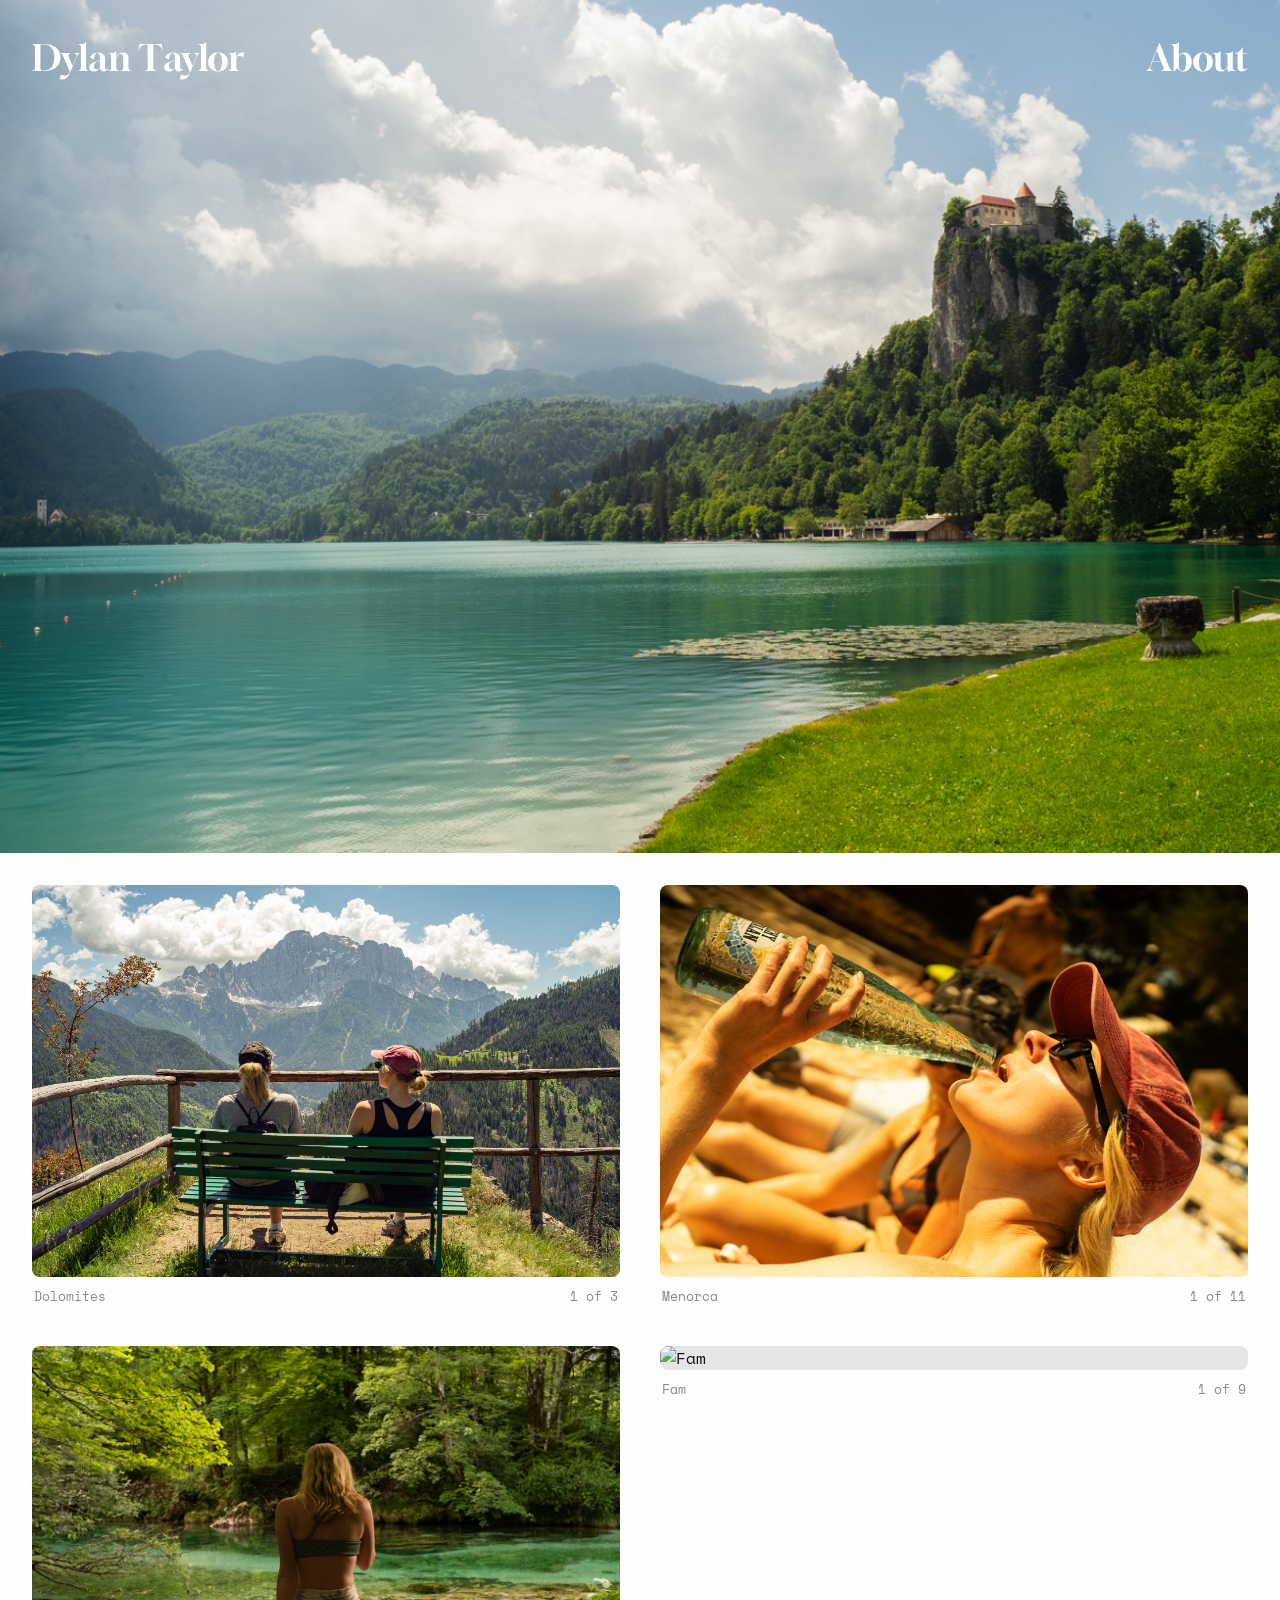
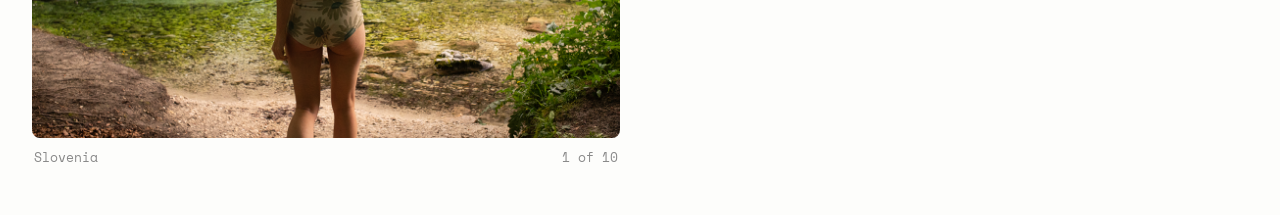
==== index.html @ 771f53b9 "Initial site: homepage hero + gallery, project template, about page" ====
<!DOCTYPE html>
<html lang="en">
<head>
  <meta charset="UTF-8">
  <meta name="viewport" content="width=device-width, initial-scale=1.0">
  <title>Dylan Taylor — Photography</title>
  <link rel="preconnect" href="https://fonts.googleapis.com">
  <link rel="preconnect" href="https://fonts.gstatic.com" crossorigin>
  <link href="https://fonts.googleapis.com/css2?family=Gloock&family=Space+Mono:wght@400;700&display=swap" rel="stylesheet">
  <link rel="stylesheet" href="css/style.css">
</head>
<body>
  <div class="hero">
    <div id="hero-slides" class="hero-slides"></div>
    <nav class="nav-hero">
      <a class="nav-name" href="index.html">Dylan Taylor</a>
      <a class="nav-link" href="about.html">About</a>
    </nav>
  </div>

  <main>
    <div id="gallery-grid" class="grid"></div>
  </main>

  <script src="js/data.js"></script>
  <script src="js/hero.js"></script>
  <script src="js/home.js"></script>
</body>
</html>
---- css/style.css ----
:root {
  --bg: #fdfdfb;
  --text: #111111;
  --grey: #8a8a8a;
  --grey-light: #e5e5e5;
}

* {
  box-sizing: border-box;
}

body {
  margin: 0;
  background: var(--bg);
  color: var(--text);
  font-family: 'Space Mono', monospace;
}

h1 {
  font-family: 'Gloock', serif;
  font-size: 72px;
  font-weight: 400;
  margin: 0;
}

a {
  color: inherit;
  text-decoration: none;
}

/* Nav */

nav {
  display: flex;
  justify-content: space-between;
  align-items: center;
  padding: 2.25rem 2rem 1.5rem;
}

.nav-name {
  font-family: 'Gloock', serif;
  font-size: 36px;
}

.nav-link {
  font-family: 'Gloock', serif;
  font-size: 36px;
  color: var(--grey);
}

.nav-link:hover {
  color: var(--text);
}

/* Hero */

.hero {
  position: relative;
  width: 100%;
  aspect-ratio: 3 / 2;
  overflow: hidden;
  background: #000;
}

.hero-slides {
  position: absolute;
  inset: 0;
}

.hero-slide {
  position: absolute;
  inset: 0;
  width: 100%;
  height: 100%;
  object-fit: cover;
  opacity: 0;
  transition: opacity 1.2s ease;
}

.hero-slide.active {
  opacity: 1;
}

.nav-hero {
  position: absolute;
  top: 0;
  left: 0;
  right: 0;
  z-index: 1;
}

.nav-hero .nav-name,
.nav-hero .nav-link {
  color: #fff;
}

/* Homepage grid */

.grid {
  display: grid;
  grid-template-columns: repeat(2, 1fr);
  gap: 2.5rem;
  padding: 2rem 2rem 3rem;
}

.thumb-card {
  display: block;
}

.thumb-frame {
  position: relative;
  overflow: hidden;
  border-radius: 8px;
  background: var(--grey-light);
}

.thumb-frame img {
  width: 100%;
  height: auto;
  display: block;
  transition: transform 0.4s ease;
}

.thumb-card:hover .thumb-frame img {
  transform: scale(1.03);
}

.thumb-caption {
  display: flex;
  justify-content: space-between;
  padding: 0.6rem 0.1rem 0;
}

.thumb-title {
  color: var(--grey);
  font-size: 0.8rem;
}

.thumb-count {
  color: var(--grey);
  font-size: 0.8rem;
  text-align: right;
}

@media (max-width: 700px) {
  .grid {
    grid-template-columns: 1fr;
    gap: 1.5rem;
    padding: 1.25rem 1.25rem 2rem;
  }

  nav {
    padding: 1.25rem 1.25rem;
  }
}

/* Project subpage */

#project-title {
  margin: 1.5rem 2rem 1rem;
}

#project-intro {
  margin: 0 2rem 3rem;
  max-width: 60ch;
  line-height: 1.6;
  color: var(--text);
}

.full-image {
  margin: 0 0 3rem 0;
}

.full-image img {
  width: 100%;
  display: block;
}

.full-image figcaption {
  color: var(--grey);
  font-size: 0.8rem;
  text-align: left;
  margin: 0.5rem 2rem 0;
}

.page-footer-links {
  display: flex;
  justify-content: space-between;
  padding: 2rem;
  font-size: 0.85rem;
}

.page-footer-links a:hover {
  color: var(--grey);
}

.not-found {
  padding: 3rem 2rem;
}

@media (max-width: 700px) {
  h1 {
    font-size: 40px;
  }

  #project-title {
    margin: 1.25rem 1.25rem 1rem;
  }

  #project-intro {
    margin: 0 1.25rem 2rem;
  }

  .full-image figcaption {
    margin: 0.5rem 1.25rem 0;
  }

  .page-footer-links {
    padding: 1.5rem 1.25rem;
  }
}

/* About page */

.about-content {
  padding: 1rem 2rem 3rem;
  max-width: 60ch;
}

.about-content p {
  line-height: 1.6;
}
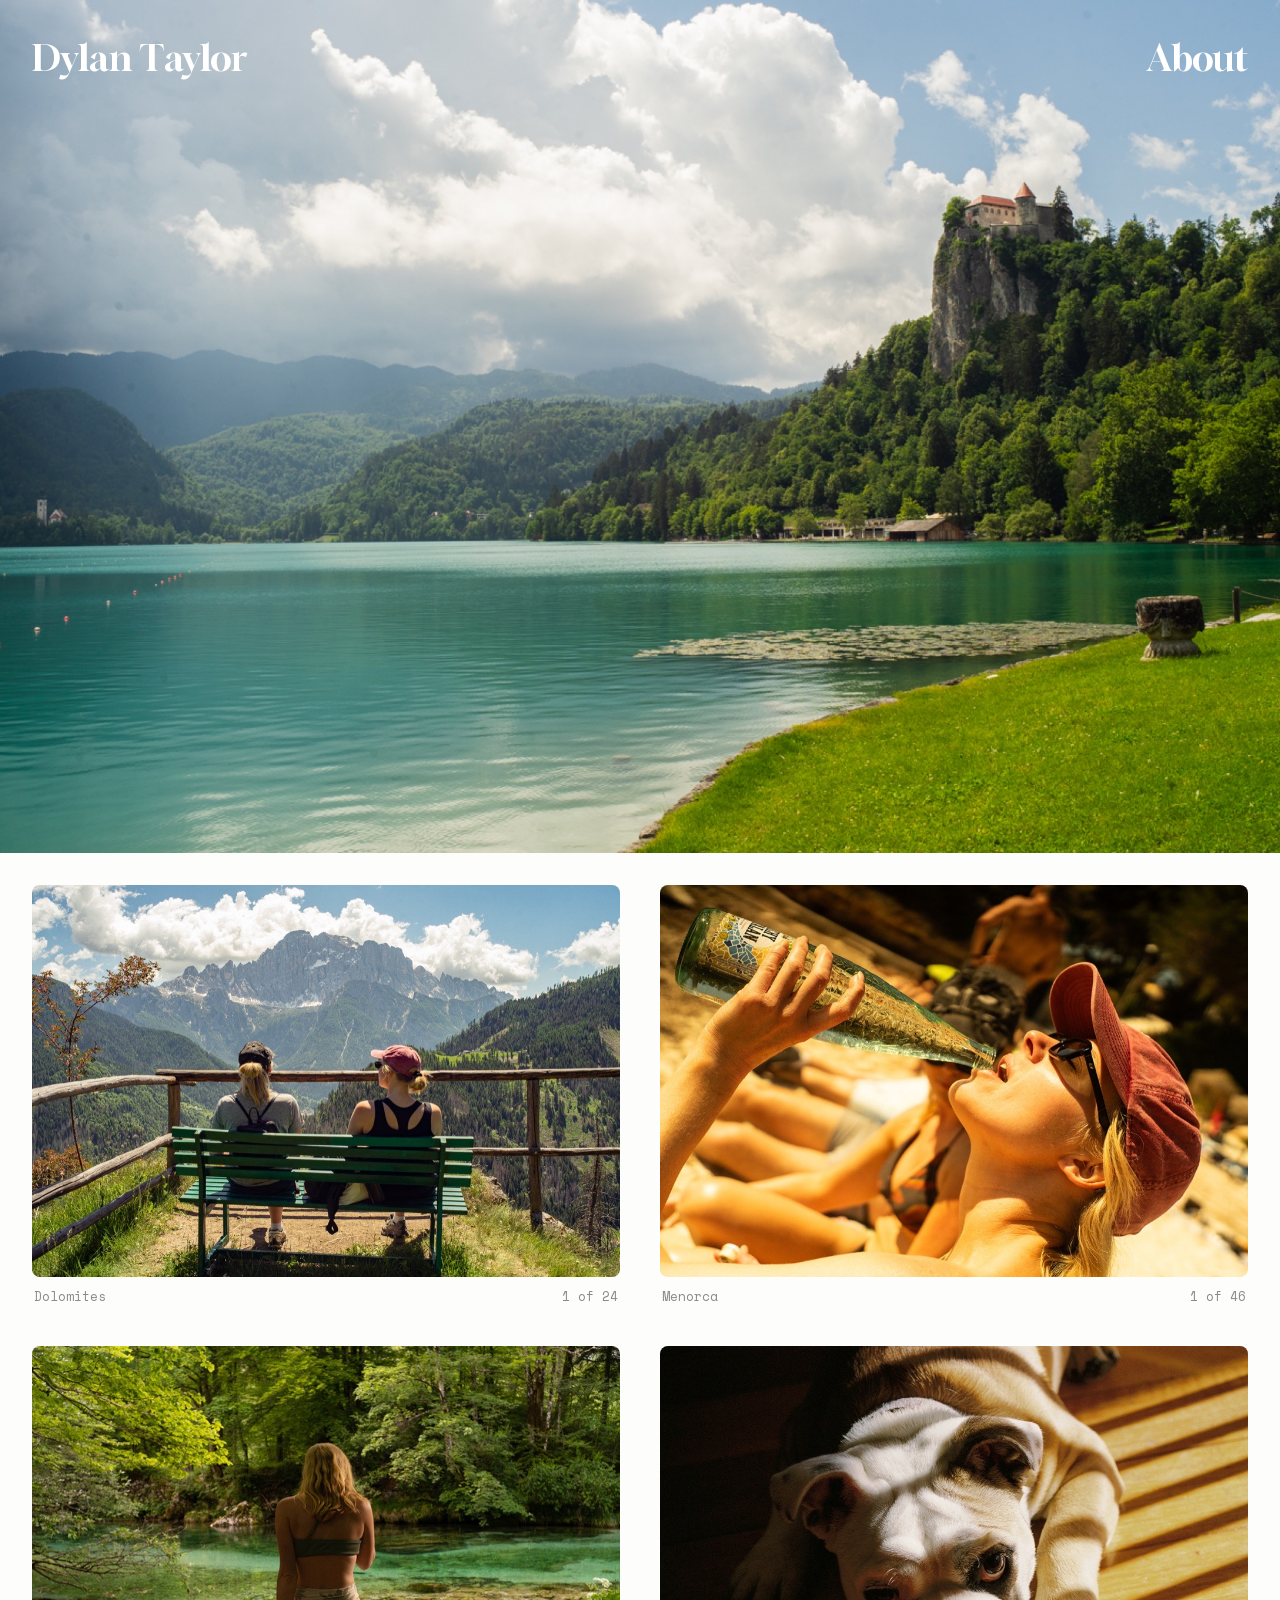
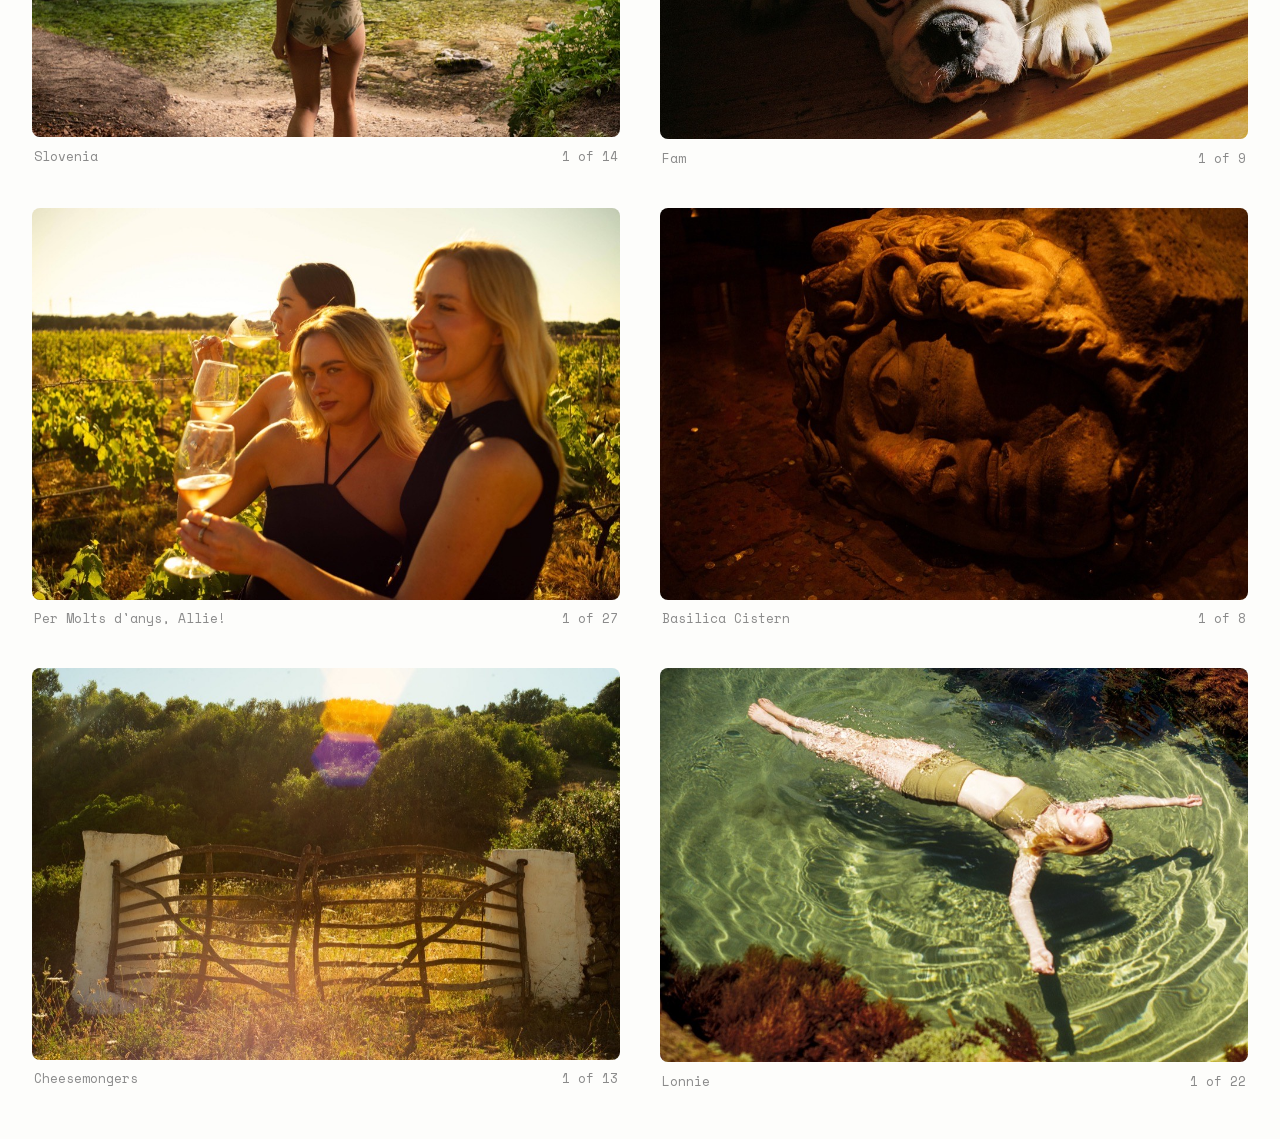
==== commit a02c2410: "Self-host fonts, skeleton loading UI, and add Lonnie project - Self-host Space Mono and Gloock (remo" ====
--- a/index.html
+++ b/index.html
@@ -4,13 +4,10 @@
   <meta charset="UTF-8">
   <meta name="viewport" content="width=device-width, initial-scale=1.0">
   <title>Dylan Taylor — Photography</title>
-  <link rel="preconnect" href="https://fonts.googleapis.com">
-  <link rel="preconnect" href="https://fonts.gstatic.com" crossorigin>
-  <link href="https://fonts.googleapis.com/css2?family=Gloock&family=Space+Mono:wght@400;700&display=swap" rel="stylesheet">
   <link rel="stylesheet" href="css/style.css">
 </head>
 <body>
-  <div class="hero">
+  <div id="hero" class="hero skeleton">
     <div id="hero-slides" class="hero-slides"></div>
     <nav class="nav-hero">
       <a class="nav-name" href="index.html">Dylan Taylor</a>
--- a/css/style.css
+++ b/css/style.css
@@ -1,3 +1,27 @@
+@font-face {
+  font-family: 'Space Mono';
+  font-style: normal;
+  font-weight: 400;
+  font-display: swap;
+  src: url('../fonts/space-mono-400.woff2') format('woff2');
+}
+
+@font-face {
+  font-family: 'Space Mono';
+  font-style: normal;
+  font-weight: 700;
+  font-display: swap;
+  src: url('../fonts/space-mono-700.woff2') format('woff2');
+}
+
+@font-face {
+  font-family: 'Gloock';
+  font-style: normal;
+  font-weight: 400;
+  font-display: swap;
+  src: url('../fonts/gloock-400.woff2') format('woff2');
+}
+
 :root {
   --bg: #fdfdfb;
   --text: #111111;
@@ -9,6 +33,17 @@
   box-sizing: border-box;
 }
 
+@keyframes shimmer {
+  0% { background-position: 200% 0; }
+  100% { background-position: -200% 0; }
+}
+
+.skeleton {
+  background: linear-gradient(100deg, var(--grey-light) 40%, #f4f4f2 50%, var(--grey-light) 60%);
+  background-size: 300% 100%;
+  animation: shimmer 1.6s ease-in-out infinite;
+}
+
 body {
   margin: 0;
   background: var(--bg);
@@ -60,6 +95,12 @@
   aspect-ratio: 3 / 2;
   overflow: hidden;
   background: #000;
+}
+
+.hero.skeleton {
+  background: linear-gradient(100deg, #111 40%, #262626 50%, #111 60%);
+  background-size: 300% 100%;
+  animation: shimmer 1.6s ease-in-out infinite;
 }
 
 .hero-slides {
@@ -118,7 +159,12 @@
   width: 100%;
   height: auto;
   display: block;
-  transition: transform 0.4s ease;
+  opacity: 0;
+  transition: transform 0.4s ease, opacity 0.4s ease;
+}
+
+.thumb-frame img.loaded {
+  opacity: 1;
 }
 
 .thumb-card:hover .thumb-frame img {
@@ -176,6 +222,15 @@
   display: block;
 }
 
+.full-image.portrait img {
+  width: auto;
+  height: auto;
+  max-width: 100%;
+  max-height: 100vh;
+  display: block;
+  margin: 0 auto;
+}
+
 .full-image figcaption {
   color: var(--grey);
   font-size: 0.8rem;
